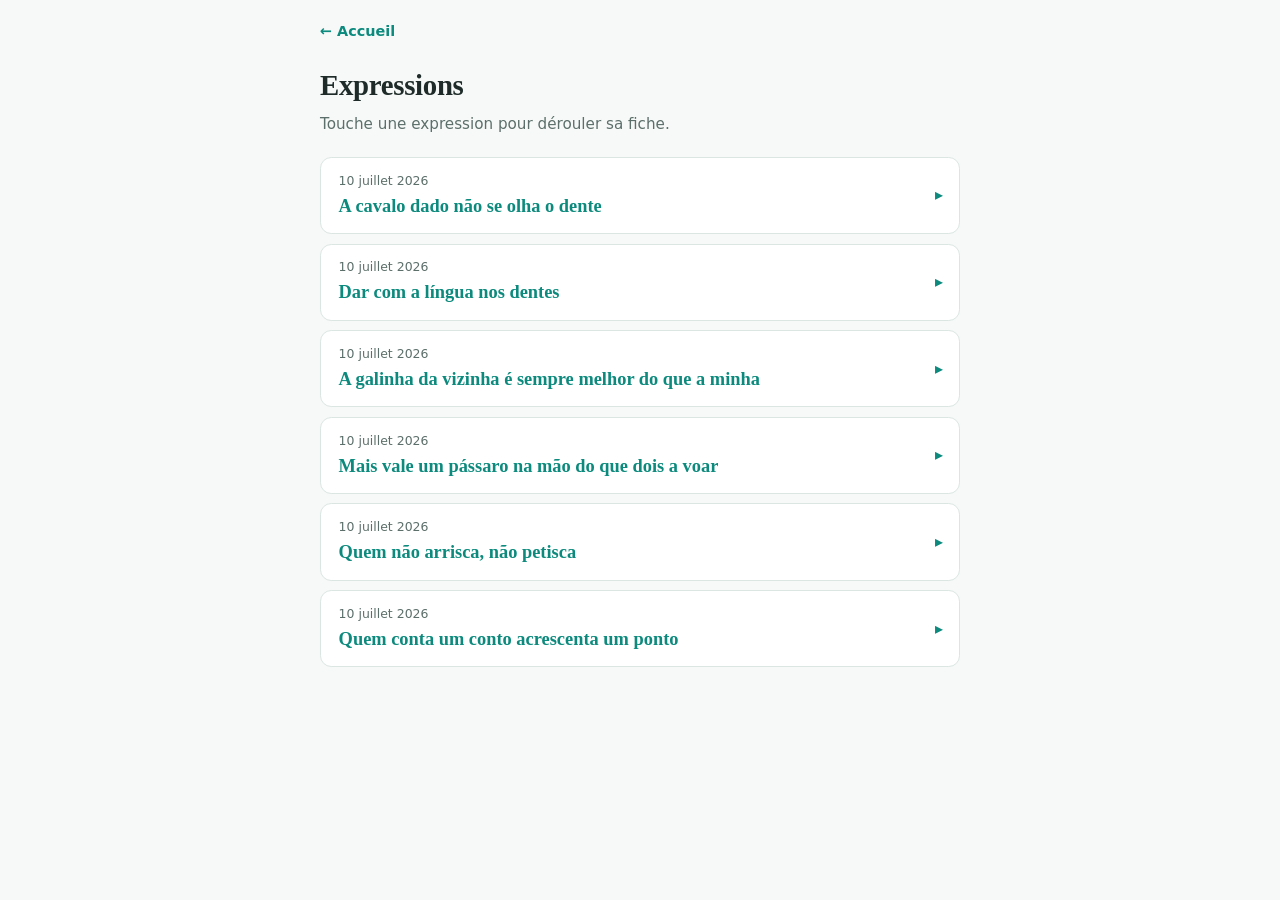
==== expressions.html @ d5daef51 "Site initial : accueil + page Expressions (6 entrees) Co-Authored-By: Claude Fable 5 <noreply@anthro" ====
<!DOCTYPE html>
<html lang="fr">
<head>
  <meta charset="utf-8">
  <meta name="viewport" content="width=device-width, initial-scale=1">
  <meta name="robots" content="noindex">
  <title>Expressions — Carnet Portugal</title>
  <link rel="icon" href="data:image/svg+xml,<svg xmlns=%22http://www.w3.org/2000/svg%22 viewBox=%220 0 100 100%22><text y=%22.9em%22 font-size=%2290%22>📓</text></svg>">
  <link rel="stylesheet" href="assets/style.css">
</head>
<body>
<main>
  <a class="back" href="index.html">← Accueil</a>
  <header>
    <h1>Expressions</h1>
    <p class="lede">Touche une expression pour dérouler sa fiche.</p>
  </header>

  <div class="entry-list">

    <details class="entry">
      <summary>
        <span class="date">10 juillet 2026</span>
        <h2>A cavalo dado não se olha o dente</h2>
      </summary>
      <div class="corps">
        <p><b>Littéralement</b>« À cheval donné on ne regarde pas la dent. »</p>
        <p><b>Sens</b>Quand on reçoit un cadeau, on ne le critique pas et on n'en inspecte
        pas les défauts.</p>
        <p><b>Équivalent français</b>Existe presque tel quel — « à cheval donné on ne
        regarde pas les dents ».</p>
        <p><b>Petite note</b>On examine les dents d'un cheval pour connaître son âge et sa
        santé avant de l'acheter ; d'où l'idée qu'un cadeau, lui, ne s'inspecte pas.</p>
        <p class="exemple">— O casaco que a tia te deu é um bocado antiquado…<br>
        — Pois, mas a cavalo dado não se olha o dente.
        <span class="fr">— La veste que ta tante t'a donnée est un peu vieillotte… — Oui, mais à cheval donné on ne regarde pas les dents.</span></p>
      </div>
    </details>

    <details class="entry">
      <summary>
        <span class="date">10 juillet 2026</span>
        <h2>Dar com a língua nos dentes</h2>
      </summary>
      <div class="corps">
        <p><b>Littéralement</b>« Donner de la langue sur les dents. »</p>
        <p><b>Sens</b>Ne pas savoir tenir un secret, tout répéter — la langue qui frappe
        les dents, c'est celle qui parle trop.</p>
        <p><b>Équivalent français</b>« Vendre la mèche », « cracher le morceau »,
        « ne pas savoir tenir sa langue ».</p>
        <p class="exemple">— Contei-te um segredo e foste dar com a língua nos dentes!<br>
        — Desculpa, escapou-me…
        <span class="fr">— Je t'ai confié un secret et tu as vendu la mèche ! — Désolé, ça m'a échappé…</span></p>
      </div>
    </details>

    <details class="entry">
      <summary>
        <span class="date">10 juillet 2026</span>
        <h2>A galinha da vizinha é sempre melhor do que a minha</h2>
      </summary>
      <div class="corps">
        <p><b>Littéralement</b>« La poule de la voisine est toujours meilleure que la mienne. »</p>
        <p><b>Sens</b>On trouve toujours que les autres ont mieux que nous.</p>
        <p><b>Équivalent français</b>« L'herbe est toujours plus verte chez le voisin. »</p>
        <p><b>Petite note</b>Triple rime <i>galinha</i> / <i>vizinha</i> / <i>minha</i> —
        imbattable à retenir.</p>
        <p class="exemple">Ele quer sempre o que os outros têm… a galinha da vizinha é
        sempre melhor do que a minha!
        <span class="fr">Il veut toujours ce que les autres ont… l'herbe est toujours plus verte chez le voisin !</span></p>
      </div>
    </details>

    <details class="entry">
      <summary>
        <span class="date">10 juillet 2026</span>
        <h2>Mais vale um pássaro na mão do que dois a voar</h2>
      </summary>
      <div class="corps">
        <p><b>Littéralement</b>« Mieux vaut un oiseau dans la main que deux en train de voler. »</p>
        <p><b>Sens</b>Mieux vaut une chose sûre, même modeste, que deux hypothétiques.</p>
        <p><b>Équivalent français</b>« Un tiens vaut mieux que deux tu l'auras. »</p>
        <p><b>Petite note</b>Le <i>a voar</i> est bien portugais européen (estar a +
        infinitif) ; au Brésil on dirait <i>dois voando</i>.</p>
        <p class="exemple">Aceita já a proposta — mais vale um pássaro na mão do que dois a voar.
        <span class="fr">Accepte l'offre tout de suite — un tiens vaut mieux que deux tu l'auras.</span></p>
      </div>
    </details>

    <details class="entry">
      <summary>
        <span class="date">10 juillet 2026</span>
        <h2>Quem não arrisca, não petisca</h2>
      </summary>
      <div class="corps">
        <p><b>Littéralement</b>« Qui ne risque pas ne grignote pas. »</p>
        <p><b>Sens</b>Sans prendre de risque, on n'obtient rien.</p>
        <p><b>Équivalent français</b>« Qui ne tente rien n'a rien. »</p>
        <p><b>Petite note</b><i>Petiscar</i>, c'est picorer des <i>petiscos</i> — les tapas
        à la portugaise. Rime <i>arrisca</i> / <i>petisca</i>.</p>
        <p class="exemple">— Vou convidá-la para jantar. — Força! Quem não arrisca, não petisca.
        <span class="fr">— Je vais l'inviter à dîner. — Vas-y ! Qui ne tente rien n'a rien.</span></p>
      </div>
    </details>

    <details class="entry">
      <summary>
        <span class="date">10 juillet 2026</span>
        <h2>Quem conta um conto acrescenta um ponto</h2>
      </summary>
      <div class="corps">
        <p><b>Littéralement</b>« Qui raconte un conte ajoute un point. »</p>
        <p><b>Sens</b>Chaque personne qui raconte une histoire en rajoute un peu — de bouche
        en bouche, les récits s'embellissent et grossissent. À sortir quand quelqu'un exagère
        visiblement son anecdote.</p>
        <p><b>Équivalent français</b>Pas d'équivalent exact ; le plus proche est
        « À beau mentir qui vient de loin ». On dirait aussi simplement « il en rajoute »,
        « il brode ».</p>
        <p><b>Petite note</b>Le proverbe joue sur la rime <i>conto</i> / <i>ponto</i>. Et
        « acrescentar um ponto » évoque le point de couture — littéralement, celui qui
        raconte… brode.</p>
        <p class="exemple">— Ele diz que apanhou um peixe com dez quilos!<br>
        — Pois… quem conta um conto acrescenta um ponto.
        <span class="fr">— Il dit qu'il a attrapé un poisson de dix kilos ! — Tu parles… qui raconte un conte ajoute un point.</span></p>
      </div>
    </details>

  </div>
</main>
</body>
</html>
---- assets/style.css ----
/* Carnet Portugal — styles partagés */
:root {
  --bg: #f6f9f8;
  --card: #ffffff;
  --ink: #1e2b28;
  --muted: #5c6f6a;
  --line: #dbe6e2;
  --accent: #0c8a7d;
  --accent-soft: #e2f2ef;
}
@media (prefers-color-scheme: dark) {
  :root {
    --bg: #111917;
    --card: #1a2422;
    --ink: #e5efec;
    --muted: #93a7a1;
    --line: #2b3936;
    --accent: #3cc4b3;
    --accent-soft: #16332f;
  }
}

* { box-sizing: border-box; }

body {
  background: var(--bg);
  color: var(--ink);
  font-family: "Segoe UI", system-ui, sans-serif;
  line-height: 1.55;
  margin: 0;
  padding: 1.25rem 1rem 4rem;
}
main {
  max-width: 40rem;
  margin: 0 auto;
  display: flex;
  flex-direction: column;
  gap: 1.3rem;
}
img { max-width: 100%; height: auto; border-radius: 0.5rem; }

h1 {
  font-family: Charter, Georgia, "Times New Roman", serif;
  font-size: 1.8rem;
  letter-spacing: -0.01em;
  margin: 0;
  text-wrap: balance;
}
.lede { color: var(--muted); font-size: 0.95rem; margin: 0.3rem 0 0; }

.back {
  align-self: flex-start;
  color: var(--accent);
  text-decoration: none;
  font-size: 0.9rem;
  font-weight: 600;
}
.back:hover { text-decoration: underline; }
.back:focus-visible { outline: 2px solid var(--accent); outline-offset: 2px; border-radius: 0.2rem; }

/* Cartes de catégories (accueil) */
.cat-list { display: flex; flex-direction: column; gap: 0.7rem; }
a.cat {
  background: var(--card);
  border: 1px solid var(--line);
  border-radius: 0.7rem;
  padding: 1rem 1.1rem;
  text-decoration: none;
  color: inherit;
  display: flex;
  flex-direction: column;
  gap: 0.2rem;
  transition: border-color 0.15s ease;
}
a.cat:hover { border-color: var(--accent); }
a.cat:focus-visible { outline: 2px solid var(--accent); outline-offset: 2px; }
a.cat .name {
  font-family: Charter, Georgia, "Times New Roman", serif;
  font-size: 1.2rem;
  font-weight: 700;
  color: var(--accent);
}
a.cat .desc { color: var(--muted); font-size: 0.9rem; }
a.cat .count {
  font-size: 0.75rem;
  font-weight: 600;
  color: var(--accent);
  background: var(--accent-soft);
  border-radius: 999px;
  padding: 0.1rem 0.6rem;
  align-self: flex-start;
  margin-top: 0.3rem;
}

/* Entrées repliables */
.entry-list { display: flex; flex-direction: column; gap: 0.6rem; }
details.entry {
  background: var(--card);
  border: 1px solid var(--line);
  border-radius: 0.7rem;
}
details.entry summary {
  cursor: pointer;
  list-style: none;
  padding: 0.8rem 2.4rem 0.8rem 1.1rem;
  position: relative;
  display: flex;
  flex-direction: column;
  gap: 0.1rem;
}
details.entry summary::-webkit-details-marker { display: none; }
details.entry summary::after {
  content: "▸";
  position: absolute;
  right: 1rem;
  top: 50%;
  transform: translateY(-50%);
  color: var(--accent);
  transition: transform 0.15s ease;
}
details.entry[open] summary::after { transform: translateY(-50%) rotate(90deg); }
details.entry summary:hover { color: var(--accent); }
details.entry summary:focus-visible { outline: 2px solid var(--accent); outline-offset: 2px; border-radius: 0.7rem; }
details.entry .date { font-size: 0.78rem; color: var(--muted); }
details.entry h2 {
  font-family: Charter, Georgia, "Times New Roman", serif;
  font-size: 1.15rem;
  margin: 0;
  color: var(--accent);
  text-wrap: balance;
  font-weight: 700;
}
details.entry .corps {
  padding: 0.2rem 1.1rem 1.1rem;
  display: flex;
  flex-direction: column;
  gap: 0.7rem;
}
.corps p { margin: 0; }
.corps p b:first-child {
  color: var(--muted);
  font-size: 0.8rem;
  text-transform: uppercase;
  letter-spacing: 0.06em;
  display: block;
  margin-bottom: 0.1rem;
}
.exemple {
  background: var(--accent-soft);
  border-radius: 0.5rem;
  padding: 0.7rem 0.9rem;
  font-style: italic;
}
.exemple .fr {
  font-style: normal;
  color: var(--muted);
  font-size: 0.85rem;
  display: block;
  margin-top: 0.3rem;
}

@media (prefers-reduced-motion: reduce) {
  a.cat,
  details.entry summary::after { transition: none; }
}
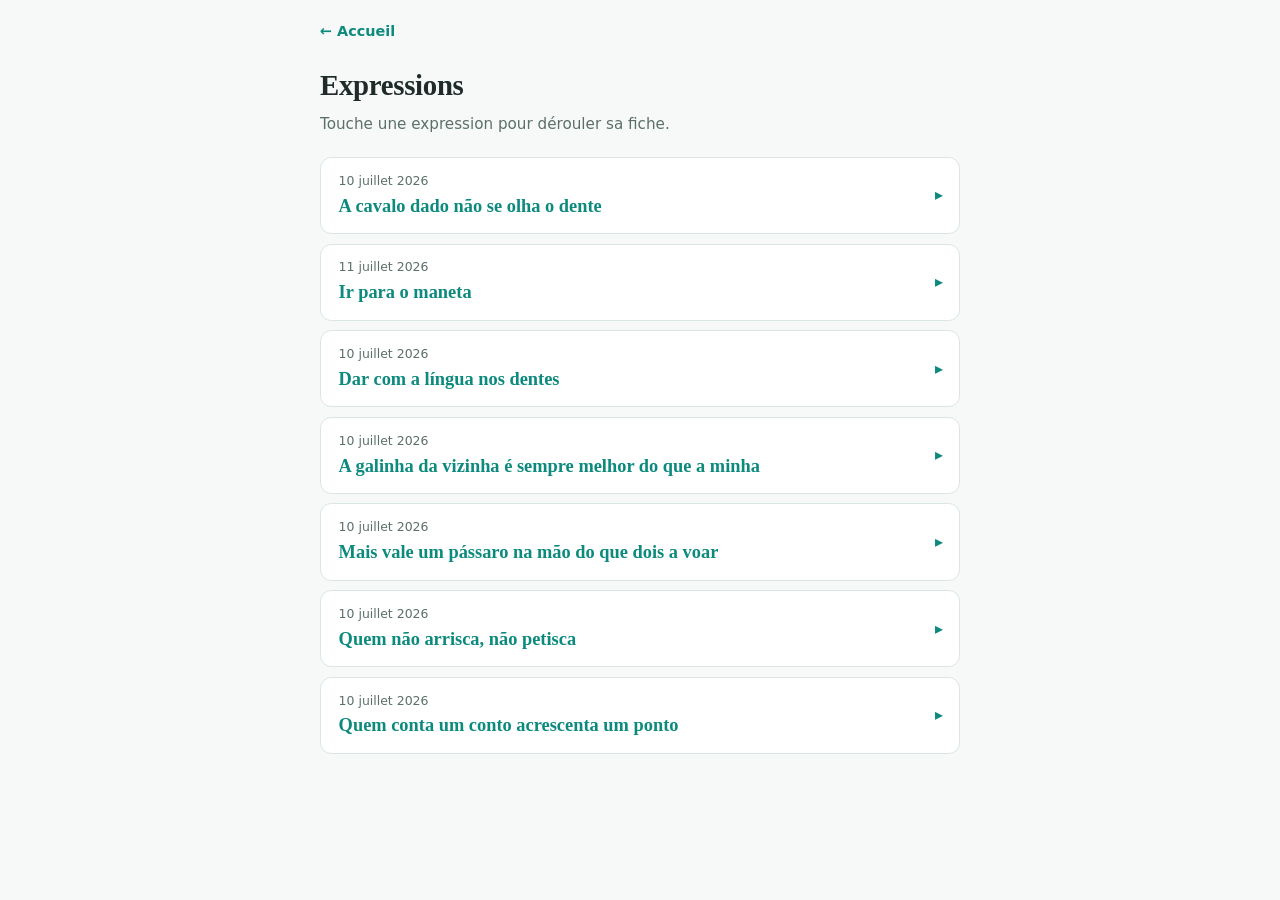
==== commit e221d89d: "Ajoute l'expression « Ir para o maneta » (7 entrees) Co-Authored-By: Claude Fable 5 <noreply@anthrop" ====
--- a/expressions.html
+++ b/expressions.html
@@ -34,6 +34,26 @@
         <p class="exemple">— O casaco que a tia te deu é um bocado antiquado…<br>
         — Pois, mas a cavalo dado não se olha o dente.
         <span class="fr">— La veste que ta tante t'a donnée est un peu vieillotte… — Oui, mais à cheval donné on ne regarde pas les dents.</span></p>
+      </div>
+    </details>
+
+    <details class="entry">
+      <summary>
+        <span class="date">11 juillet 2026</span>
+        <h2>Ir para o maneta</h2>
+      </summary>
+      <div class="corps">
+        <p><b>Littéralement</b>« Aller chez le manchot. »</p>
+        <p><b>Sens</b>Échouer, tomber à l'eau, être fichu. Se dit d'un projet qui capote, d'un
+        plan qui s'effondre, d'un objet qui rend l'âme : <i>foi para o maneta</i>.</p>
+        <p><b>Équivalent français</b>« Tomber à l'eau », « partir en fumée », « être fichu ».</p>
+        <p><b>Petite note</b>On raconte que le « Maneta », c'était le général français Loison,
+        manchot et tristement célèbre pour ses brutalités pendant les invasions napoléoniennes
+        (voir la <a href="histoire.html">page Histoire</a>) — « aller chez le manchot », c'était
+        finir très mal. Expression bien vivante et typiquement pt-PT : on ne l'entend pas au
+        Brésil.</p>
+        <p class="exemple">— E as férias no Algarve? — Foram para o maneta, o carro avariou…
+        <span class="fr">— Et les vacances en Algarve ? — Tombées à l'eau, la voiture est en panne…</span></p>
       </div>
     </details>
 
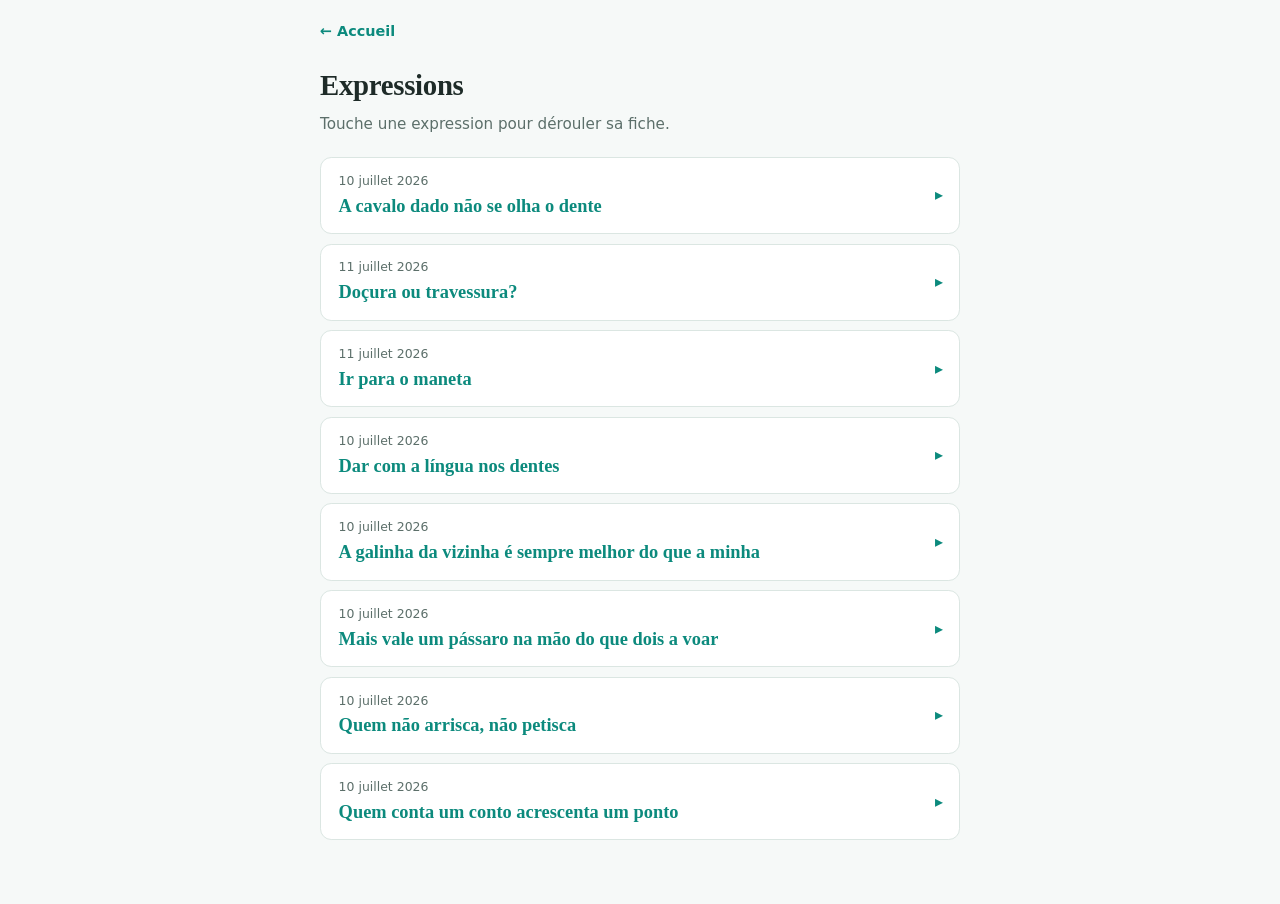
==== commit d70c6a17: "Ajoute l'expression « Doçura ou travessura? » (8 entrees) Co-Authored-By: Claude Fable 5 <noreply@an" ====
--- a/expressions.html
+++ b/expressions.html
@@ -34,6 +34,27 @@
         <p class="exemple">— O casaco que a tia te deu é um bocado antiquado…<br>
         — Pois, mas a cavalo dado não se olha o dente.
         <span class="fr">— La veste que ta tante t'a donnée est un peu vieillotte… — Oui, mais à cheval donné on ne regarde pas les dents.</span></p>
+      </div>
+    </details>
+
+    <details class="entry">
+      <summary>
+        <span class="date">11 juillet 2026</span>
+        <h2>Doçura ou travessura?</h2>
+      </summary>
+      <div class="corps">
+        <p><b>Littéralement</b>« Douceur ou espièglerie ? »</p>
+        <p><b>Sens</b>La formule que lancent les enfants déguisés en frappant aux portes à
+        Halloween : donne-moi des bonbons, sinon je te joue un tour. C'est l'équivalent du
+        « Trick or treat? » américain.</p>
+        <p><b>Équivalent français</b>« Des bonbons ou un sort ! », « Farce ou friandise ! »</p>
+        <p><b>Petite note</b>Au Brésil on dit plutôt « Gostosuras ou travessuras? ». Le
+        Portugal a d'ailleurs sa propre tradition, bien plus ancienne qu'Halloween : le
+        Pão-por-Deus du 1ᵉʳ novembre, où les enfants vont de porte en porte demander gâteaux,
+        fruits secs et petites pièces.</p>
+        <p class="exemple">— Doçura ou travessura?<br>
+        — Que medo! Toma lá os rebuçados…
+        <span class="fr">— Des bonbons ou un sort ? — Quelle frayeur ! Tiens, prends les bonbons…</span></p>
       </div>
     </details>
 
